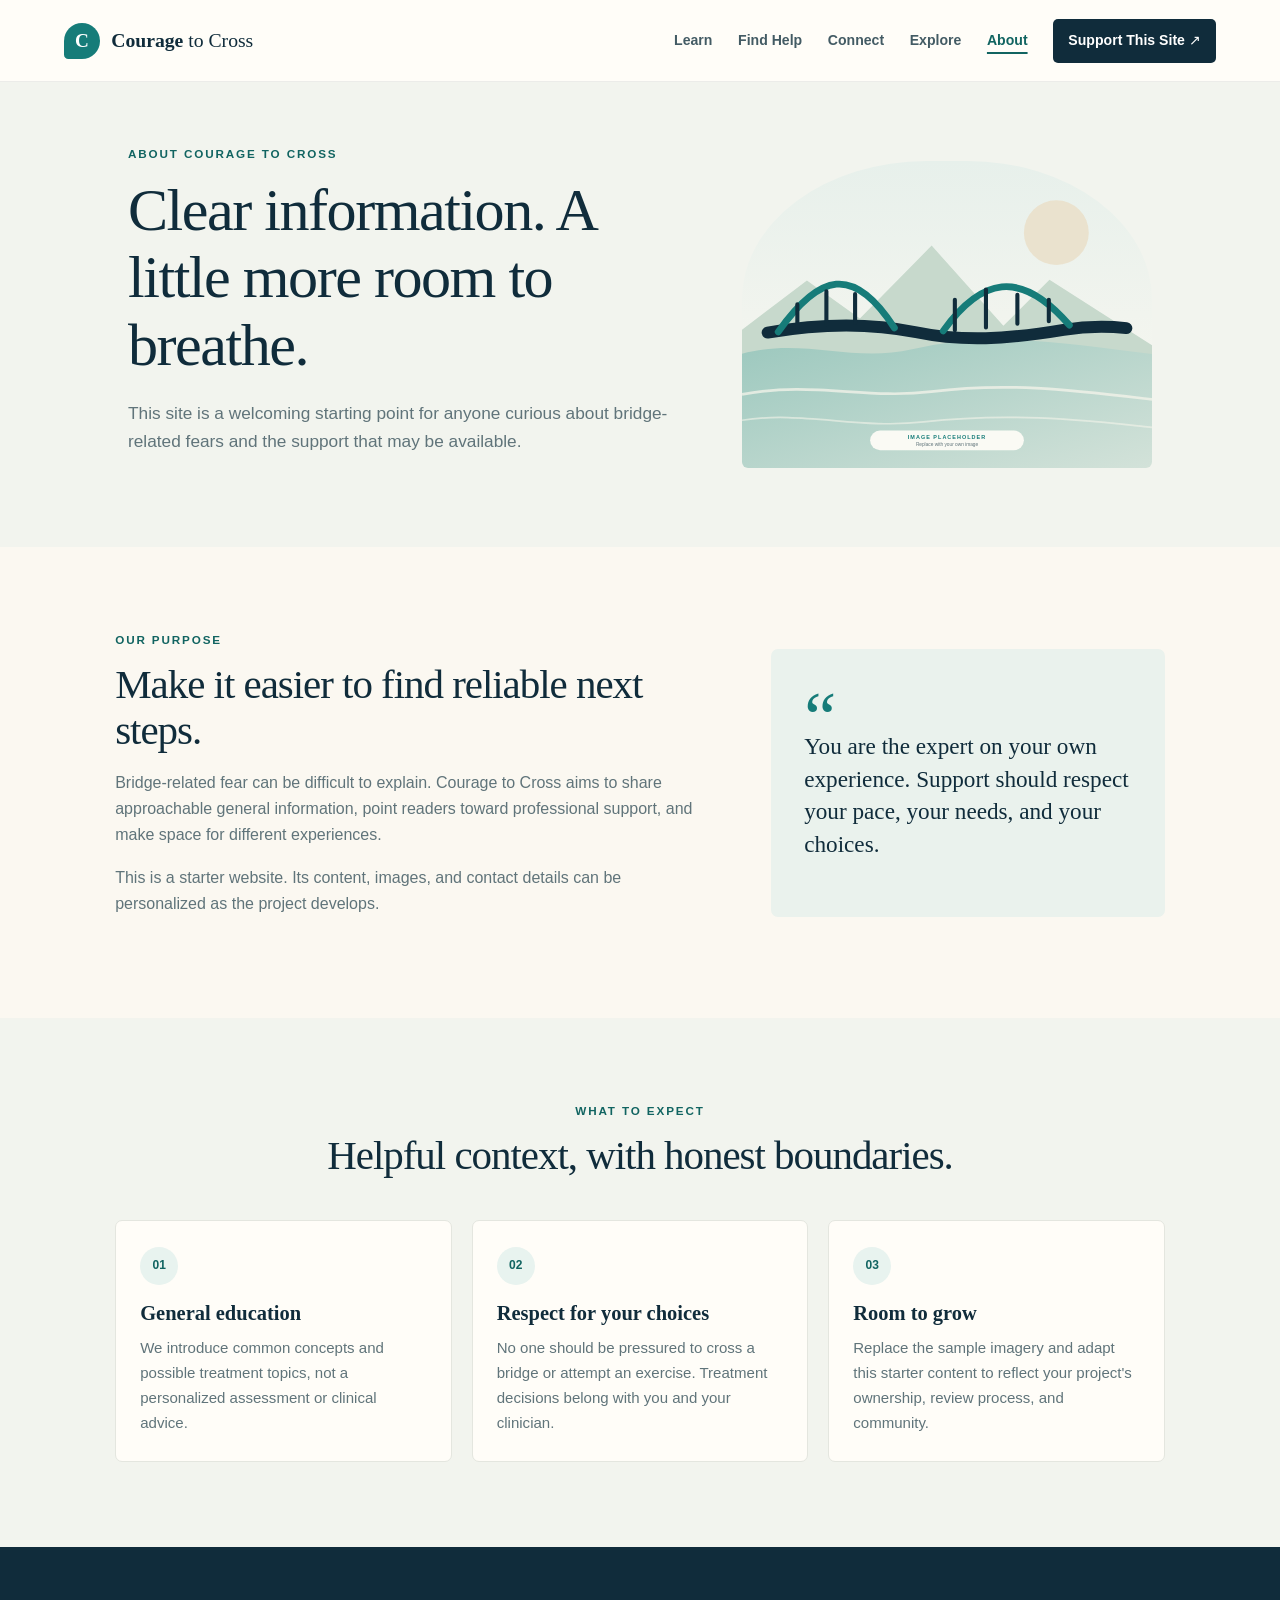
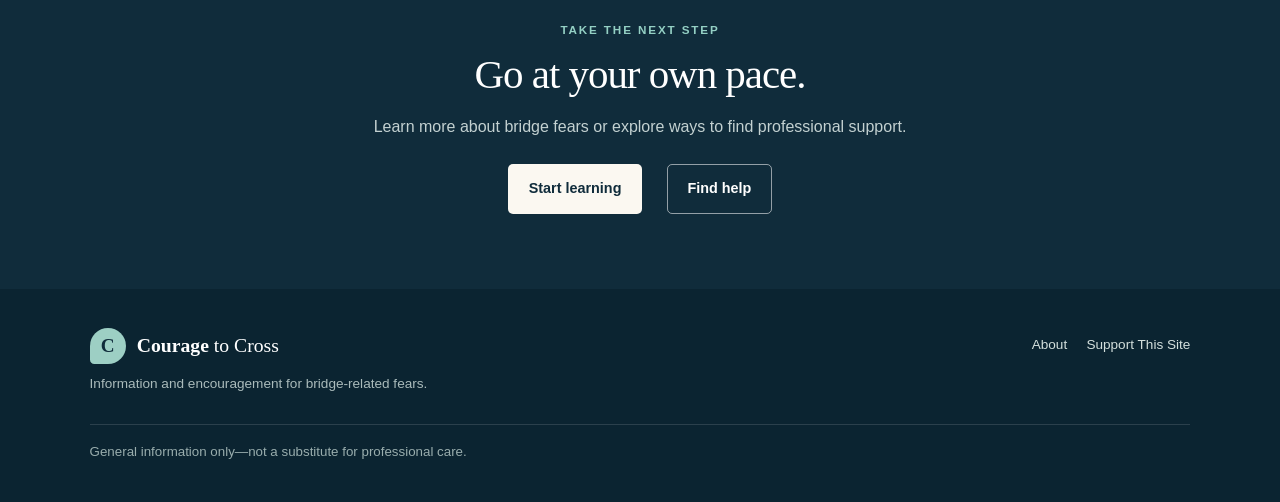
==== about.html @ 9d976dbc "Created boilerplate code for website" ====
<!doctype html>
<html lang="en">
<head>
  <meta charset="utf-8"><meta name="viewport" content="width=device-width, initial-scale=1">
  <meta name="description" content="Learn about the purpose and boundaries of Courage to Cross.">
  <title>About | Courage to Cross</title><link rel="stylesheet" href="styles.css"><script src="script.js" defer></script>
</head>
<body>
  <a class="skip-link" href="#main">Skip to content</a>
  <header class="site-header"><a class="brand" href="index.html" aria-label="Courage to Cross home"><span class="brand-mark" aria-hidden="true">C</span><span>Courage <span class="brand-light">to Cross</span></span></a><button class="menu-toggle" type="button" aria-expanded="false" aria-controls="primary-nav">Menu</button><nav class="primary-nav" id="primary-nav" aria-label="Main navigation"><a href="index.html">Learn</a><a href="find-help.html">Find Help</a><a href="connect.html">Connect</a><a href="explore.html">Explore</a><a href="about.html" aria-current="page">About</a><a class="nav-support" href="support-this-site.html">Support This Site <span aria-hidden="true">↗</span></a></nav></header>
  <main id="main">
    <section class="page-hero"><div><p class="eyebrow">About Courage to Cross</p><h1>Clear information. A little more room to breathe.</h1><p class="hero-intro">This site is a welcoming starting point for anyone curious about bridge-related fears and the support that may be available.</p></div><img src="assets/bridge-placeholder.svg" alt="Placeholder illustration for the Courage to Cross about page"></section>
    <section class="section about-layout"><div><p class="eyebrow">Our purpose</p><h2>Make it easier to find reliable next steps.</h2><p>Bridge-related fear can be difficult to explain. Courage to Cross aims to share approachable general information, point readers toward professional support, and make space for different experiences.</p><p>This is a starter website. Its content, images, and contact details can be personalized as the project develops.</p></div><div class="about-callout"><span class="callout-mark" aria-hidden="true">“</span><p>You are the expert on your own experience. Support should respect your pace, your needs, and your choices.</p></div></section>
    <section class="section section-tinted"><div class="section-heading"><p class="eyebrow">What to expect</p><h2>Helpful context, with honest boundaries.</h2></div><div class="intro-grid"><article class="info-card"><span class="card-icon" aria-hidden="true">01</span><h3>General education</h3><p>We introduce common concepts and possible treatment topics, not a personalized assessment or clinical advice.</p></article><article class="info-card"><span class="card-icon" aria-hidden="true">02</span><h3>Respect for your choices</h3><p>No one should be pressured to cross a bridge or attempt an exercise. Treatment decisions belong with you and your clinician.</p></article><article class="info-card"><span class="card-icon" aria-hidden="true">03</span><h3>Room to grow</h3><p>Replace the sample imagery and adapt this starter content to reflect your project's ownership, review process, and community.</p></article></div></section>
    <section class="closing-cta"><p class="eyebrow">Take the next step</p><h2>Go at your own pace.</h2><p>Learn more about bridge fears or explore ways to find professional support.</p><div class="button-row centered"><a class="button button-light" href="index.html">Start learning</a><a class="button button-outline" href="find-help.html">Find help</a></div></section>
  </main>
  <footer class="site-footer"><a class="brand footer-brand" href="index.html"><span class="brand-mark" aria-hidden="true">C</span><span>Courage <span class="brand-light">to Cross</span></span></a><p>Information and encouragement for bridge-related fears.</p><div class="footer-links"><a href="about.html">About</a><a href="support-this-site.html">Support This Site</a></div><small>General information only—not a substitute for professional care.</small></footer>
</body>
</html>
---- styles.css ----
:root {
  color-scheme: light;
  --navy: #102c3b;
  --navy-deep: #0b2431;
  --teal: #167c79;
  --teal-dark: #116461;
  --teal-pale: #e8f3ef;
  --warm-white: #fbf8f1;
  --paper: #fffdf8;
  --ink: #213b45;
  --muted: #60747a;
  --line: #e4e6df;
  --serif: Georgia, "Times New Roman", serif;
  font-family: "Segoe UI", Arial, sans-serif;
  color: var(--ink);
  background: var(--warm-white);
  font-synthesis: none;
  text-rendering: optimizeLegibility;
}

* { box-sizing: border-box; }
html { scroll-behavior: smooth; }
body { margin: 0; min-width: 320px; background: var(--warm-white); line-height: 1.65; }
a { color: inherit; }
img { display: block; max-width: 100%; }
.skip-link { position: absolute; z-index: 20; top: -60px; left: 1rem; padding: .7rem 1rem; background: var(--paper); color: var(--navy); }
.skip-link:focus { top: 1rem; }

.site-header { position: relative; z-index: 5; display: flex; align-items: center; justify-content: space-between; gap: 2rem; min-height: 82px; padding: 0 clamp(1.25rem, 5vw, 5rem); background: var(--paper); border-bottom: 1px solid rgba(16, 44, 59, .08); }
.brand { display: inline-flex; align-items: center; gap: .7rem; color: var(--navy); text-decoration: none; font-family: var(--serif); font-size: 1.23rem; font-weight: 700; white-space: nowrap; }
.brand-light { font-weight: 400; }
.brand-mark { display: grid; width: 36px; height: 36px; place-items: center; color: white; background: var(--teal); border-radius: 50% 50% 50% 12%; font-family: var(--serif); font-size: 1.2rem; }
.primary-nav { display: flex; align-items: center; gap: clamp(.85rem, 2vw, 1.7rem); }
.primary-nav a { color: #435b64; text-decoration: none; font-size: .88rem; font-weight: 600; transition: color .18s ease; }
.primary-nav a:hover, .primary-nav a[aria-current="page"] { color: var(--teal-dark); }
.primary-nav a[aria-current="page"]:not(.nav-support) { text-decoration: underline; text-decoration-thickness: 2px; text-underline-offset: 7px; }
.primary-nav .nav-support { padding: .65rem .95rem; color: white; background: var(--navy); border-radius: 5px; }
.primary-nav .nav-support:hover { background: var(--teal-dark); color: white; }
.menu-toggle { display: none; }

.hero { position: relative; display: grid; grid-template-columns: 1.05fr .95fr; align-items: center; gap: 4rem; overflow: hidden; min-height: 570px; padding: 5.2rem clamp(1.5rem, 9vw, 9rem); background: var(--warm-white); }
.hero-copy, .feature-copy, .section-heading, .page-hero > div { position: relative; z-index: 1; }
.eyebrow { margin: 0 0 .85rem; color: var(--teal-dark); font-size: .73rem; font-weight: 800; letter-spacing: .16em; line-height: 1.4; text-transform: uppercase; }
h1, h2, h3, p { margin-top: 0; }
h1, h2 { color: var(--navy); font-family: var(--serif); font-weight: 500; letter-spacing: -.025em; line-height: 1.12; }
h1 { max-width: 740px; margin-bottom: 1.3rem; font-size: clamp(2.6rem, 5vw, 4.55rem); }
h1 span { color: var(--teal); }
h2 { margin-bottom: 1rem; font-size: clamp(2rem, 3.2vw, 3rem); }
h3 { margin-bottom: .6rem; color: var(--navy); font-family: var(--serif); font-size: 1.28rem; font-weight: 600; line-height: 1.25; }
.hero-intro { max-width: 580px; margin-bottom: 1.7rem; color: var(--muted); font-size: 1.08rem; }
.button-row { display: flex; align-items: center; flex-wrap: wrap; gap: 1rem 1.6rem; }
.button { display: inline-flex; min-height: 48px; align-items: center; justify-content: center; gap: .6rem; padding: .75rem 1.2rem; border: 1px solid transparent; border-radius: 5px; font-size: .9rem; font-weight: 700; text-decoration: none; transition: transform .18s ease, background .18s ease; }
.button:hover { transform: translateY(-2px); }
.button-primary { color: #fff; background: var(--teal); }
.button-primary:hover { background: var(--teal-dark); }
.text-link, .card-link { display: inline-flex; gap: .5rem; color: var(--teal-dark); font-size: .9rem; font-weight: 700; text-decoration: none; }
.text-link:hover, .card-link:hover { text-decoration: underline; text-underline-offset: 4px; }
.reassurance { margin: 1.7rem 0 0; color: var(--muted); font-size: .83rem; }
.reassurance span { margin-right: .4rem; color: var(--teal); }
.hero-visual { position: relative; z-index: 1; max-width: 560px; justify-self: end; }
.hero-visual img { width: min(100%, 550px); border-radius: 48% 48% 6px 6px; box-shadow: 0 26px 55px rgba(16, 44, 59, .13); }
.image-note { position: absolute; right: -15px; bottom: 30px; display: flex; align-items: center; gap: .55rem; padding: .8rem 1.1rem; color: var(--navy); background: var(--paper); border-radius: 4px; box-shadow: 0 8px 26px rgba(16, 44, 59, .12); font-size: .8rem; font-weight: 700; }
.note-dot { width: 8px; height: 8px; background: var(--teal); border-radius: 50%; }
.hero-orbit { position: absolute; border: 1px solid rgba(22, 124, 121, .1); border-radius: 50%; }
.orbit-one { top: 7%; right: 2%; width: 360px; height: 360px; }
.orbit-two { right: 12%; bottom: -240px; width: 470px; height: 470px; }

.section { padding: 5.3rem clamp(1.5rem, 9vw, 9rem); }
.section-heading { max-width: 690px; margin: 0 auto 2.6rem; text-align: center; }
.section-heading > p:last-child { margin-bottom: 0; color: var(--muted); }
.intro-grid, .treatment-grid, .steps-grid { display: grid; grid-template-columns: repeat(3, 1fr); gap: 1.25rem; max-width: 1180px; margin: 0 auto; }
.info-card { padding: 1.6rem 1.5rem; background: var(--paper); border: 1px solid var(--line); border-radius: 7px; }
.info-card p, .treatment-card p, .step-card p { margin-bottom: 0; color: var(--muted); font-size: .94rem; }
.card-icon { display: inline-grid; width: 38px; height: 38px; margin-bottom: 1rem; place-items: center; color: var(--teal-dark); background: var(--teal-pale); border-radius: 50%; font-size: .75rem; font-weight: 800; }
.feature-band { display: grid; grid-template-columns: 1fr 1fr; align-items: center; gap: clamp(2rem, 7vw, 6rem); padding: 4rem clamp(1.5rem, 10vw, 10rem); background: #edf3ee; }
.feature-image { overflow: hidden; border-radius: 6px; }
.feature-image img { width: 100%; height: auto; }
.feature-copy { max-width: 540px; }
.feature-copy p:not(.eyebrow) { color: var(--muted); }
.feature-copy .text-link { margin-top: .6rem; }
.treatment-section { padding-top: 5.7rem; }
.treatment-card { padding: 1.8rem; background: var(--paper); border-radius: 7px; box-shadow: 0 12px 35px rgba(16, 44, 59, .06); }
.treatment-card > span { display: inline-grid; width: 40px; height: 40px; margin-bottom: 1.2rem; place-items: center; color: var(--teal-dark); background: var(--teal-pale); border-radius: 50%; font-size: 1.2rem; }
.treatment-card .card-link { margin-top: 1rem; }
.care-note { max-width: 1180px; margin: 1.4rem auto 0; padding: 1rem 1.2rem; color: #53686e; background: #f1eee5; border-left: 3px solid var(--teal); font-size: .88rem; }
.closing-cta { padding: 4.7rem 1.5rem; color: #eaf3f1; background: var(--navy); text-align: center; }
.closing-cta h2 { color: white; }
.closing-cta > p:not(.eyebrow) { color: #c3d1d1; }
.closing-cta .eyebrow { color: #94d0c4; }
.centered { justify-content: center; margin-top: 1.5rem; }
.button-light { color: var(--navy); background: var(--warm-white); }
.button-outline { color: white; border-color: rgba(255,255,255,.55); }

.page-hero { display: grid; grid-template-columns: 1.15fr .85fr; align-items: center; gap: 3.5rem; min-height: 385px; padding: 4rem clamp(1.5rem, 10vw, 10rem); background: #f2f4ee; }
.page-hero h1 { font-size: clamp(2.6rem, 4.7vw, 4rem); }
.page-hero > img { width: min(100%, 410px); justify-self: end; border-radius: 45% 45% 6px 6px; }
.steps-grid { counter-reset: step; }
.step-card { padding: 1.7rem; background: var(--paper); border: 1px solid var(--line); border-radius: 7px; }
.step-number { display: inline-block; margin-bottom: 1.1rem; color: var(--teal-dark); font-size: .8rem; font-weight: 800; letter-spacing: .12em; }
.resource-panel { display: grid; grid-template-columns: 1fr 300px; align-items: center; gap: 3rem; margin: 0 clamp(1.5rem, 9vw, 9rem) 4rem; padding: 2.5rem; background: var(--teal-pale); border-radius: 8px; }
.resource-panel h2 { font-size: 2.2rem; }
.resource-panel p:not(.eyebrow) { color: var(--muted); }
.resource-panel > img { width: 100%; border-radius: 48% 48% 6px 6px; }
.resource-links { display: flex; flex-wrap: wrap; gap: .7rem; margin-top: 1.3rem; }
.resource-links a { padding: .55rem .8rem; color: var(--teal-dark); background: rgba(255,255,255,.75); border: 1px solid rgba(22,124,121,.15); border-radius: 4px; font-size: .85rem; font-weight: 700; text-decoration: none; }
.resource-links a:hover { background: white; text-decoration: underline; text-underline-offset: 3px; }
.notice-box { max-width: 1040px; margin: 0 auto 5rem; padding: 1.7rem 2rem; background: #f1eee5; border-left: 4px solid var(--teal); }
.notice-box h2 { margin-bottom: .55rem; font-size: 1.55rem; }
.notice-box p { margin-bottom: 0; color: var(--muted); }
.faq-list { max-width: 850px; margin: 0 auto; border-top: 1px solid var(--line); }
.faq-list details { padding: 1.25rem .25rem; border-bottom: 1px solid var(--line); }
.faq-list summary { color: var(--navy); cursor: pointer; font-family: var(--serif); font-size: 1.25rem; font-weight: 600; list-style-position: outside; }
.faq-list details p { max-width: 760px; margin: .9rem 0 0; color: var(--muted); }
.about-layout { display: grid; grid-template-columns: 1.2fr .8fr; align-items: center; gap: 4rem; }
.about-layout > div:first-child { max-width: 650px; }
.about-layout p:not(.eyebrow) { color: var(--muted); }
.about-callout { padding: 2.1rem; background: #eaf2ed; border-radius: 7px; }
.about-callout p { color: var(--navy) !important; font-family: var(--serif); font-size: 1.45rem; line-height: 1.4; }
.callout-mark { display: block; height: 48px; color: var(--teal); font-family: var(--serif); font-size: 4.5rem; line-height: 1; }
.section-tinted { background: #f2f4ee; }
.section-tinted .info-card { background: var(--paper); }

.site-footer { display: grid; grid-template-columns: 1fr auto; align-items: center; gap: .6rem 2rem; padding: 2.4rem clamp(1.5rem, 7vw, 7rem); color: #d3dfdc; background: var(--navy-deep); }
.footer-brand { color: white; }
.footer-brand .brand-mark { color: var(--navy); background: #9dcfc4; }
.site-footer > p { margin: 0; color: #aabbbb; font-size: .85rem; }
.footer-links { display: flex; gap: 1.2rem; grid-column: 2; grid-row: 1; }
.footer-links a { color: #d3dfdc; font-size: .85rem; text-decoration: none; }
.footer-links a:hover { text-decoration: underline; }
.site-footer small { grid-column: 1 / -1; margin-top: 1.2rem; padding-top: 1rem; color: #99adad; border-top: 1px solid rgba(255,255,255,.13); }

@media (max-width: 900px) {
  .site-header { min-height: 72px; }
  .menu-toggle { display: inline-flex; padding: .55rem .8rem; color: var(--navy); background: transparent; border: 1px solid var(--line); border-radius: 4px; font: inherit; font-size: .85rem; font-weight: 700; cursor: pointer; }
  .primary-nav { position: absolute; top: 100%; right: 0; left: 0; display: none; align-items: stretch; gap: 0; padding: .6rem 1.5rem 1rem; background: var(--paper); border-bottom: 1px solid var(--line); box-shadow: 0 12px 20px rgba(16,44,59,.08); }
  .primary-nav.is-open { display: flex; flex-direction: column; }
  .primary-nav a { padding: .75rem 0; }
  .primary-nav .nav-support { margin-top: .4rem; padding: .7rem .9rem; text-align: center; }
  .hero { gap: 2rem; padding-top: 4rem; padding-bottom: 4rem; }
  .page-hero { gap: 2rem; }
  .resource-panel { grid-template-columns: 1fr 230px; }
}
@media (max-width: 650px) {
  .hero, .page-hero, .feature-band, .about-layout { grid-template-columns: 1fr; }
  .hero { gap: 2.5rem; min-height: auto; padding: 4rem 1.5rem 3.5rem; }
  .hero-visual { width: 86%; justify-self: center; }
  .hero-visual img { width: 100%; }
  .image-note { right: -12px; bottom: 18px; }
  .hero-orbit { display: none; }
  .page-hero { gap: 1.4rem; padding: 3.5rem 1.5rem; }
  .page-hero > img { width: 72%; justify-self: center; }
  .section { padding: 4rem 1.5rem; }
  .section-heading { margin-bottom: 2rem; text-align: left; }
  .intro-grid, .treatment-grid, .steps-grid { grid-template-columns: 1fr; }
  .feature-band { gap: 1.8rem; padding: 3rem 1.5rem; }
  .feature-image { max-width: 470px; }
  .resource-panel { grid-template-columns: 1fr; gap: 1.6rem; margin: 0 1.5rem 3rem; padding: 1.6rem; }
  .resource-panel > img { width: 70%; justify-self: center; }
  .notice-box { margin: 0 1.5rem 3rem; padding: 1.4rem; }
  .about-layout { gap: 1.5rem; }
  .site-footer { grid-template-columns: 1fr; gap: .8rem; }
  .footer-links { grid-column: 1; grid-row: auto; }
  .site-footer small { grid-column: 1; }
}
@media (prefers-reduced-motion: reduce) {
  *, *::before, *::after { scroll-behavior: auto !important; transition-duration: .01ms !important; }
}
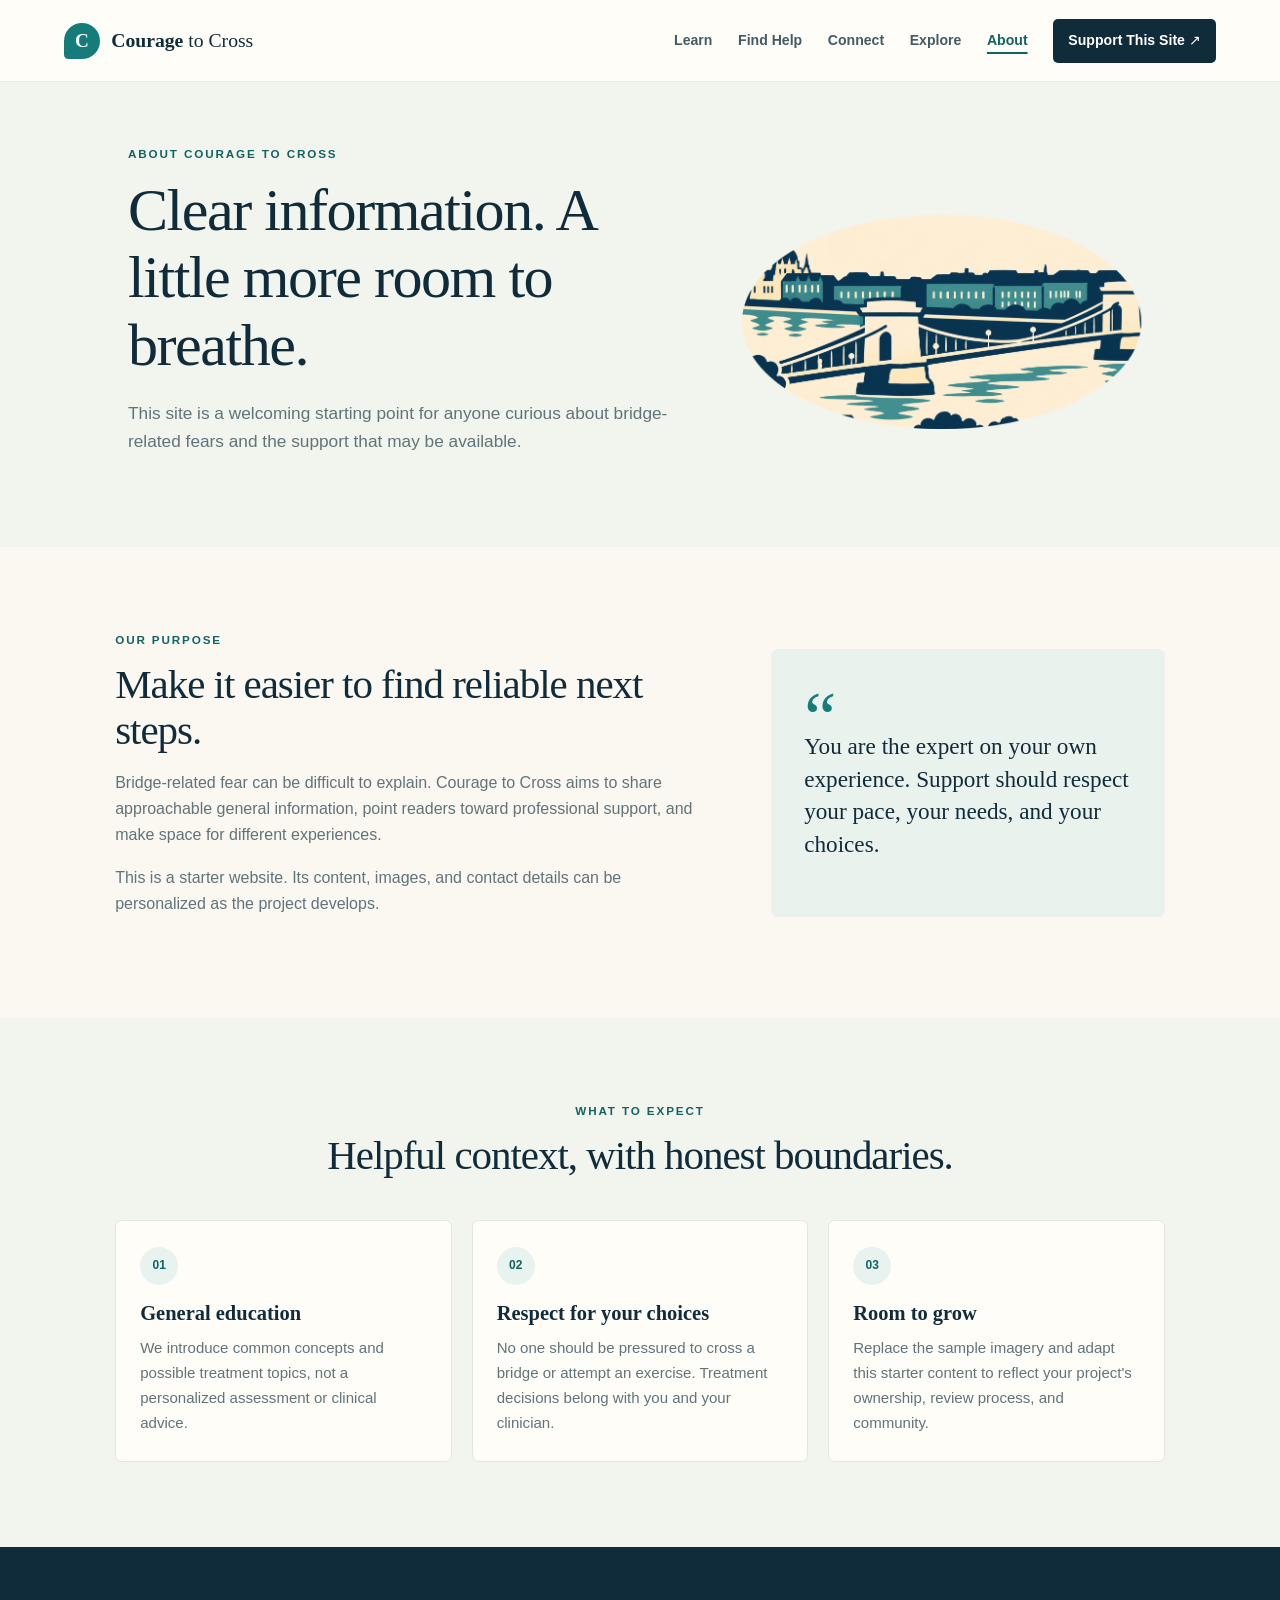
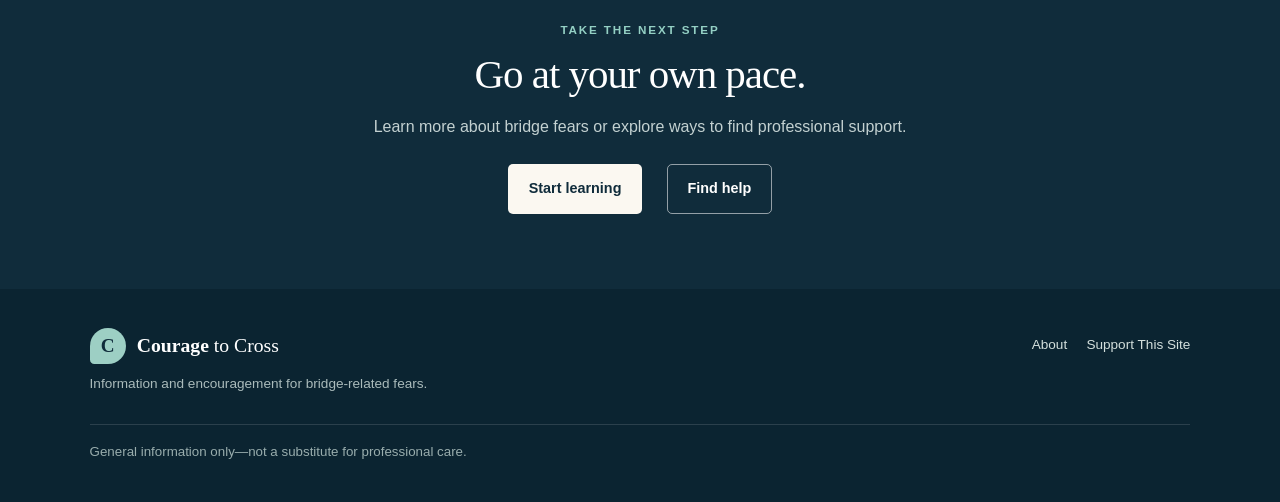
==== commit 0ca5a246: "added an updated image" ====
--- a/about.html
+++ b/about.html
@@ -9,7 +9,7 @@
   <a class="skip-link" href="#main">Skip to content</a>
   <header class="site-header"><a class="brand" href="index.html" aria-label="Courage to Cross home"><span class="brand-mark" aria-hidden="true">C</span><span>Courage <span class="brand-light">to Cross</span></span></a><button class="menu-toggle" type="button" aria-expanded="false" aria-controls="primary-nav">Menu</button><nav class="primary-nav" id="primary-nav" aria-label="Main navigation"><a href="index.html">Learn</a><a href="find-help.html">Find Help</a><a href="connect.html">Connect</a><a href="explore.html">Explore</a><a href="about.html" aria-current="page">About</a><a class="nav-support" href="support-this-site.html">Support This Site <span aria-hidden="true">↗</span></a></nav></header>
   <main id="main">
-    <section class="page-hero"><div><p class="eyebrow">About Courage to Cross</p><h1>Clear information. A little more room to breathe.</h1><p class="hero-intro">This site is a welcoming starting point for anyone curious about bridge-related fears and the support that may be available.</p></div><img src="assets/bridge-placeholder.svg" alt="Placeholder illustration for the Courage to Cross about page"></section>
+    <section class="page-hero"><div><p class="eyebrow">About Courage to Cross</p><h1>Clear information. A little more room to breathe.</h1><p class="hero-intro">This site is a welcoming starting point for anyone curious about bridge-related fears and the support that may be available.</p></div><img src="assets/bridge-vector.png" alt="Courage to Cross Bridge Illustration"></section>
     <section class="section about-layout"><div><p class="eyebrow">Our purpose</p><h2>Make it easier to find reliable next steps.</h2><p>Bridge-related fear can be difficult to explain. Courage to Cross aims to share approachable general information, point readers toward professional support, and make space for different experiences.</p><p>This is a starter website. Its content, images, and contact details can be personalized as the project develops.</p></div><div class="about-callout"><span class="callout-mark" aria-hidden="true">“</span><p>You are the expert on your own experience. Support should respect your pace, your needs, and your choices.</p></div></section>
     <section class="section section-tinted"><div class="section-heading"><p class="eyebrow">What to expect</p><h2>Helpful context, with honest boundaries.</h2></div><div class="intro-grid"><article class="info-card"><span class="card-icon" aria-hidden="true">01</span><h3>General education</h3><p>We introduce common concepts and possible treatment topics, not a personalized assessment or clinical advice.</p></article><article class="info-card"><span class="card-icon" aria-hidden="true">02</span><h3>Respect for your choices</h3><p>No one should be pressured to cross a bridge or attempt an exercise. Treatment decisions belong with you and your clinician.</p></article><article class="info-card"><span class="card-icon" aria-hidden="true">03</span><h3>Room to grow</h3><p>Replace the sample imagery and adapt this starter content to reflect your project's ownership, review process, and community.</p></article></div></section>
     <section class="closing-cta"><p class="eyebrow">Take the next step</p><h2>Go at your own pace.</h2><p>Learn more about bridge fears or explore ways to find professional support.</p><div class="button-row centered"><a class="button button-light" href="index.html">Start learning</a><a class="button button-outline" href="find-help.html">Find help</a></div></section>
